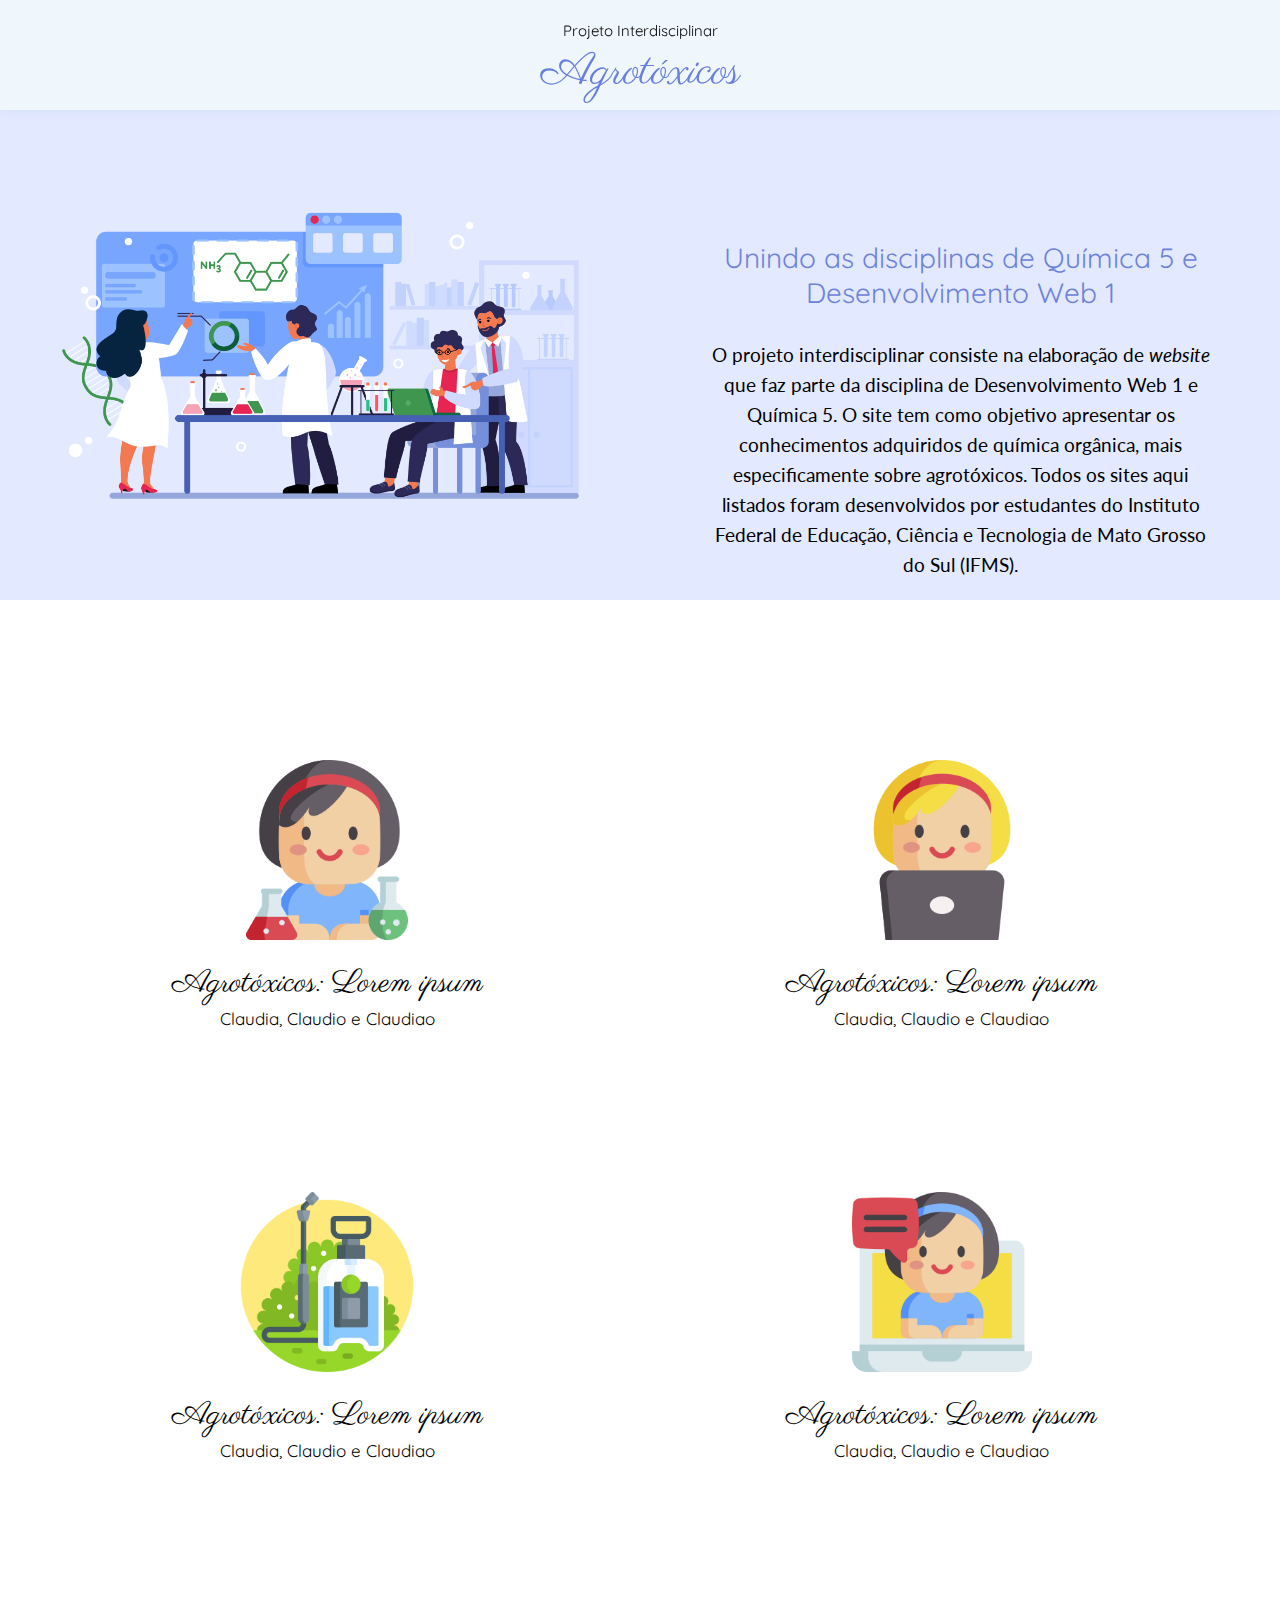
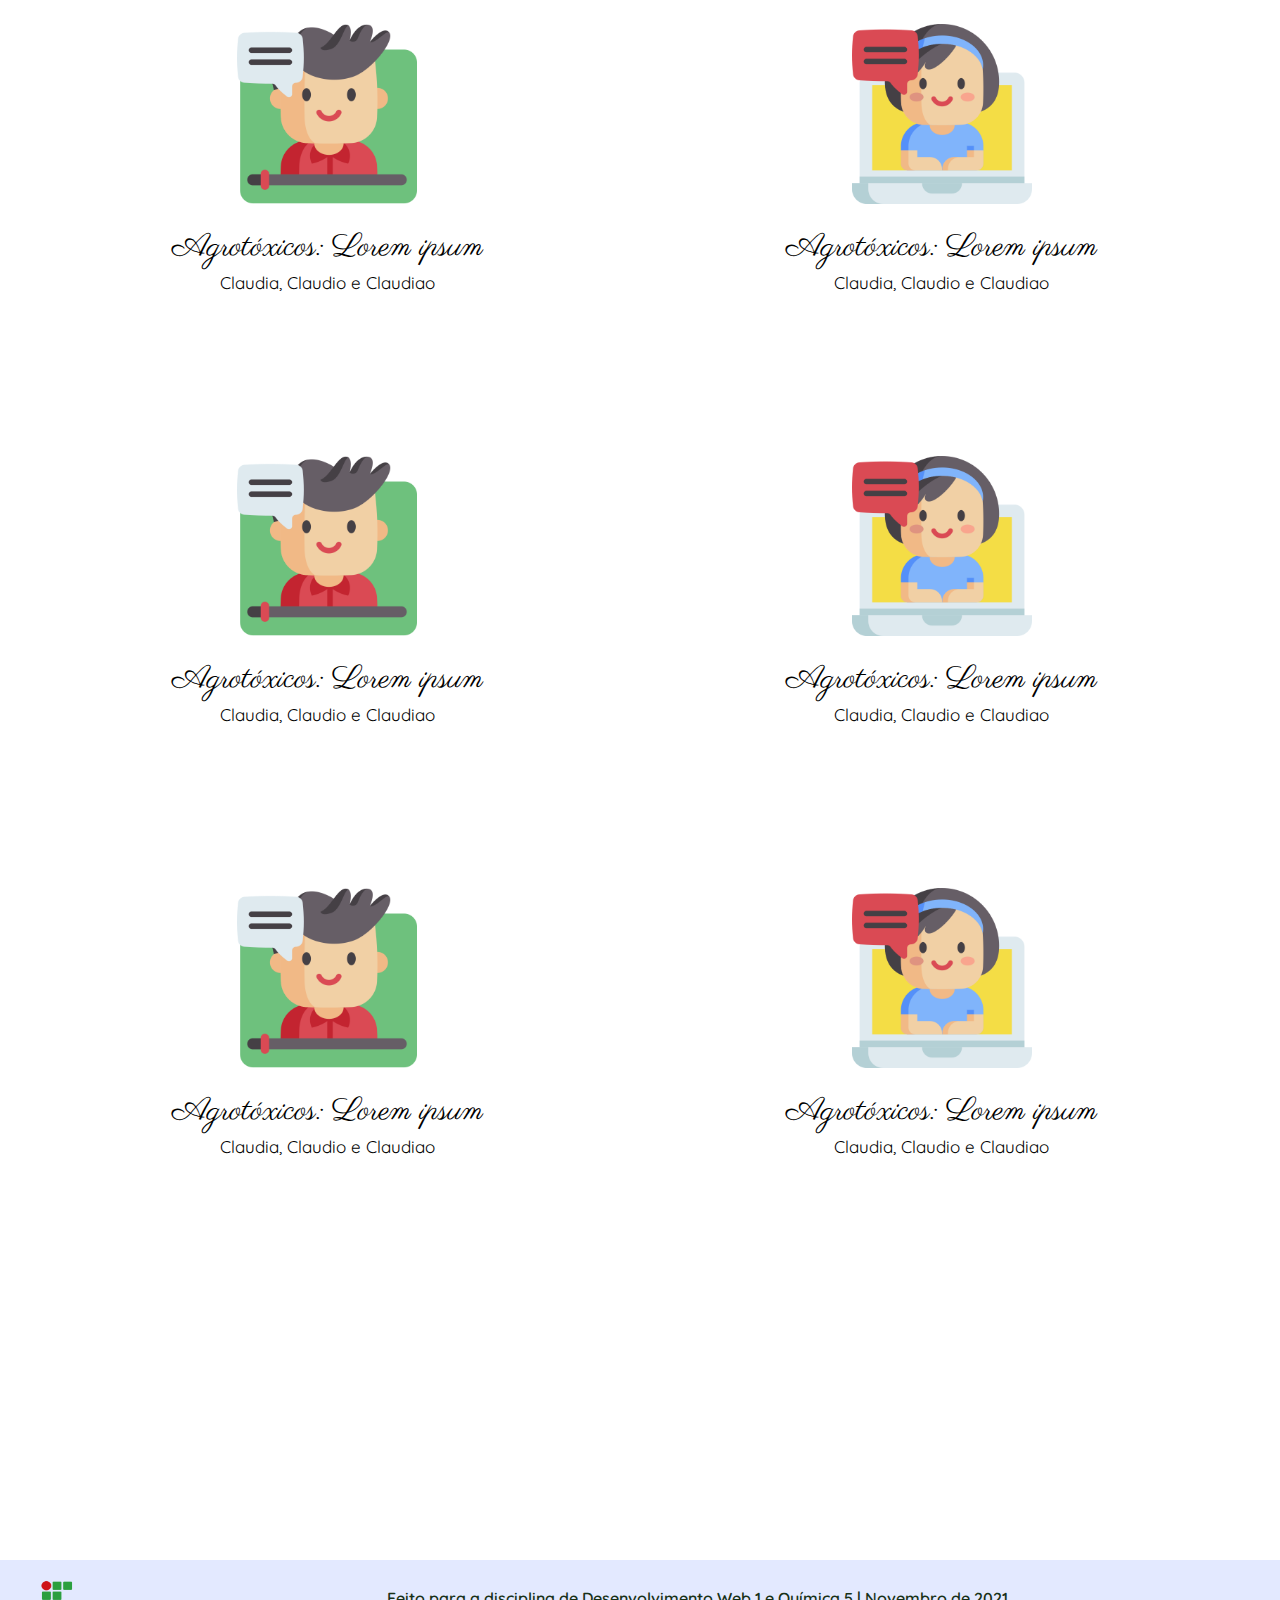
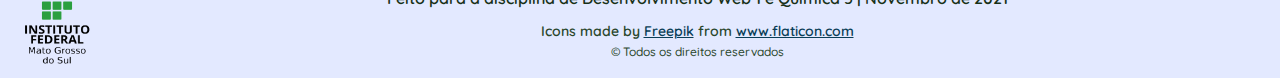
==== index.html @ 77f436d4 "Add files via upload" ====
<!DOCTYPE html>
<html lang="en">

<head>
    <meta charset="UTF-8">
    <meta http-equiv="X-UA-Compatible" content="IE=edge">
    <meta name="viewport" content="width=device-width, initial-scale=1.0">
    <link rel="icon" href="Imagens/icone.png">
    <link rel="stylesheet" href="reset.css">
    <link rel="stylesheet" href="index.css">
    <link href="https://fonts.googleapis.com/css2?family=Raleway:wght@300;800&display=swap" rel="stylesheet">
    <link href="https://fonts.googleapis.com/css2?family=Style+Script&display=swap" rel="stylesheet">
    <link
        href="https://fonts.googleapis.com/css2?family=Mukta:wght@300&family=Open+Sans+Condensed:wght@300&display=swap"
        rel="stylesheet">
    <link href="https://fonts.googleapis.com/css2?family=Quicksand:wght@300;400;500;600;700&display=swap"
        rel="stylesheet">
    <link href="https://fonts.googleapis.com/css2?family=Kaisei+HarunoUmi&display=swap" rel="stylesheet">
    <link href="https://fonts.googleapis.com/css2?family=Handlee&family=Parisienne&display=swap" rel="stylesheet">
    <link href="https://fonts.googleapis.com/css2?family=Patua+One&display=swap" rel="stylesheet">
    <link href="https://fonts.googleapis.com/css2?family=Satisfy&display=swap" rel="stylesheet">
    <link href="https://fonts.googleapis.com/css2?family=Lato:wght@100;300;400;700&display=swap" rel="stylesheet">
    <link href="https://fonts.googleapis.com/css2?family=Bad+Script&family=Handlee&family=Parisienne&display=swap"
        rel="stylesheet">
    <title>Projeto Interdisciplinar - Agrotóxicos</title>
</head>

<body>
    <header class="header__header">
        <div class="header__div">
            <h2 class="header__titulo">Projeto Interdisciplinar</h2>
            <h1>Agrotóxicos</h1>
        </div>
    </header>

    <section class="seçao__paragrafo">

        <div class="seçao__paragrafo--img">
            <img alt="" src="Imagens/seçao-paragrafo-img.jpg" class="seçao__paragrafo-img">
        </div>
        <div class="seçao__paragrafo--div">
            <h2 class="seçao__paragrafo--titulo">
                Unindo as disciplinas de Química 5 e Desenvolvimento Web 1
            </h2>

            <p class="paragrafo">O projeto interdisciplinar consiste na elaboração de <span
                    class="italico">website</span> que faz parte da disciplina de
                Desenvolvimento Web 1 e Química 5. O site tem como objetivo apresentar os conhecimentos adquiridos de
                química orgânica, mais especificamente sobre agrotóxicos. Todos os sites aqui listados foram
                desenvolvidos por estudantes do Instituto Federal de Educação, Ciência e Tecnologia de Mato Grosso do
                Sul (IFMS). </p>
        </div>

    </section>

    <main>

        <section class="seçao__conteudo">

            <div class="seçao__conteudo--linha">

                <div class="seçao__grupos">
                    <a href="">
                        <img alt="" src="Imagens/gp1.png" class="seçao__grupos--img">
                    </a>
                    <h3 class="seçao__grupos--nome">Agrotóxicos: Lorem ipsum </h3>
                    <h4 class="seçao__grupos--integrantes">Claudia, Claudio e Claudiao</h4>
                </div>

                <div class="seçao__grupos">
                    <a href="">
                        <img alt="" src="Imagens/gp2.png" class="seçao__grupos--img">
                    </a>
                    <h3 class="seçao__grupos--nome">Agrotóxicos: Lorem ipsum </h3>
                    <h4 class="seçao__grupos--integrantes">Claudia, Claudio e Claudiao</h4>
                </div>
            </div>

            <div class="seçao__conteudo--linha">

                <div class="seçao__grupos">
                    <a href="index.html" target="blank">
                        <img alt="" src="Imagens/icon.png" class="seçao__grupos--img">
                    </a>
                    <h3 class="seçao__grupos--nome">Agrotóxicos: Lorem ipsum </h3>
                    <h4 class="seçao__grupos--integrantes">Claudia, Claudio e Claudiao</h4>
                </div>

                <div class="seçao__grupos">
                    <a href="">
                        <img alt="" src="Imagens/gp6.png" class="seçao__grupos--img">
                    </a>
                    <h3 class="seçao__grupos--nome">Agrotóxicos: Lorem ipsum </h3>
                    <h4 class="seçao__grupos--integrantes">Claudia, Claudio e Claudiao</h4>
                </div>
            </div>

            <div class="seçao__conteudo--linha">

                <div class="seçao__grupos">
                    <a href="">
                        <img alt="" src="Imagens/gp5.png" class="seçao__grupos--img">
                    </a>
                    <h3 class="seçao__grupos--nome">Agrotóxicos: Lorem ipsum </h3>
                    <h4 class="seçao__grupos--integrantes">Claudia, Claudio e Claudiao</h4>
                </div>

                <div class="seçao__grupos">
                    <a href="">
                        <img alt="" src="Imagens/gp6.png" class="seçao__grupos--img">
                    </a>
                    <h3 class="seçao__grupos--nome">Agrotóxicos: Lorem ipsum </h3>
                    <h4 class="seçao__grupos--integrantes">Claudia, Claudio e Claudiao</h4>
                </div>
            </div>


            <div class="seçao__conteudo--linha">

                <div class="seçao__grupos">
                    <a href="">
                        <img alt="" src="Imagens/gp5.png" class="seçao__grupos--img">
                    </a>
                    <h3 class="seçao__grupos--nome">Agrotóxicos: Lorem ipsum </h3>
                    <h4 class="seçao__grupos--integrantes">Claudia, Claudio e Claudiao</h4>
                </div>

                <div class="seçao__grupos">
                    <a href="">
                        <img alt="" src="Imagens/gp6.png" class="seçao__grupos--img">
                    </a>
                    <h3 class="seçao__grupos--nome">Agrotóxicos: Lorem ipsum </h3>
                    <h4 class="seçao__grupos--integrantes">Claudia, Claudio e Claudiao</h4>
                </div>
            </div>


            <div class="seçao__conteudo--linha">

                <div class="seçao__grupos">
                    <a href="">
                        <img alt="" src="Imagens/gp5.png" class="seçao__grupos--img">
                    </a>
                    <h3 class="seçao__grupos--nome">Agrotóxicos: Lorem ipsum </h3>
                    <h4 class="seçao__grupos--integrantes">Claudia, Claudio e Claudiao</h4>
                </div>

                <div class="seçao__grupos">
                    <a href="">
                        <img alt="" src="Imagens/gp6.png" class="seçao__grupos--img">
                    </a>
                    <h3 class="seçao__grupos--nome">Agrotóxicos: Lorem ipsum </h3>
                    <h4 class="seçao__grupos--integrantes">Claudia, Claudio e Claudiao</h4>
                </div>
            </div>

        </section>

    </main>

    <footer>
        <a href="https://www.ifms.edu.br/" target="blank" class="links">
            <img src="Imagens/ifms-logo.png" alt="Logo IFMS" class="footer__logo">
        </a>
        <div class="footer__div">
            <p class="footer__creditos"> Feito para a disciplina de Desenvolvimento Web 1 e Química 5
                | Novembro de 2021 </br> </p>
            <p class="footer__creditos--freepik">Icons made by <a href="https://www.freepik.com" title="Freepik"
                    class="links">Freepik</a> from <a href="https://www.flaticon.com/" title="Flaticon"
                    class="links">www.flaticon.com</a></p>

            <p class="footer__creditos--copyright"> © Todos os direitos reservados</p>
        </div>
    </footer>

</body>

</html>
---- index.css ----
.header__header{
    background-color: #eff6fc;
    width: 100%;
    height: 110px;
    display: flex;
    margin: 0 auto;
    position: fixed;
    top:0;
    left: 0;
    box-shadow: 0px 0px 10px 0px #9bc6eb4b;
}

.header__div{
    width: 100%;
    display: flex;
    margin: auto;
    padding: 5px;
    align-items: center;
    flex-direction: column;
}

.header__icone{
    width: 80px;
    padding: 4px;
}

h1{
   font-size: 45px; 
   font-family: 'Parisienne', cursive; 
   padding: 2px;
   color: #6780dd;
}

.header__titulo{
    font-family: 'Quicksand', sans-serif;
    font-size: 15px;
    padding: 10px;
    font-weight: 400;
}

.seçao__paragrafo{
    background-color: #E3E9FF;
    width: 100%;
    height: 500px;
    margin-top: 100px;
    display: flex;
    align-content: center;
    justify-content: space-around;
}

.seçao__paragrafo--div{
    width: 42%;
    margin-top: 80px;
}

.seçao__paragrafo--img{
    margin-top: 80px;
}

.seçao__paragrafo--titulo{
    margin-top: 50px;
    font-size: 28px;
    font-family: 'Quicksand', sans-serif;
    margin-bottom: 10px;
    padding: 10px;
    text-align: center;
    color: #6d83db;
    line-height: 35px;
}

.paragrafo{
    font-family: 'Lato', sans-serif;
    font-size: 19px;
    font-weight: 400;
    padding: 10px;
    line-height: 30px;
    text-align: center;
}

.seçao__paragrafo-img{
    width: 540px;
}

.italico{
    font-style: italic;
}

/* ----------------- main -------------- */

.seçao__conteudo{
    margin: 20px;
    align-items: center;
    width: 96%;
    justify-content: space-around;
}

.seçao__conteudo--linha{
    display: flex;
    align-items: center;
    justify-content: space-between;
    margin-top: 140px;
}

.seçao__grupos{
    display: flex;
    flex-direction: column; 
    justify-content: center;
    margin: auto;
    align-items: center;
}

.seçao__grupos--img{
    width: 180px;
    padding: 20px;
}

.seçao__grupos--nome{
    text-align: center;
    font-family: 'Parisienne', cursive; 
    font-size: 32px;
    padding: 5px;
    font-weight: 500;
}

.seçao__grupos--integrantes{
    text-align: center;
    font-family: 'Quicksand', sans-serif;
    font-size: 17px;
    padding: 5px;
    font-weight: 400;
}

/* ------------------ Footer ------------ */

.links{
    color: #0a3e57;;
}

.links:hover{
    color: #0692d3;;
}


footer{
    padding-top: 10px;
    display: flex;
    margin-top: 400px;
    background-color: #E3E9FF;
    justify-content: center;
    align-items: center;
    width: 100%;
}

.footer__div{
    display: flex;
    flex-direction: column;
    margin: auto;
    justify-content: center;
}

.footer__logo{
    width: 94px;
    height: 85px;
    align-items: center;
    padding: 10px;
}

.footer__creditos{
    text-align: center;
    font-family: 'Quicksand', sans-serif;
    color:#183118;
    font-weight: 600;
}

.footer__creditos--copyright{
    font-size: 12px;
    padding-top: 8px;
    text-align: center;
    font-family: 'Quicksand', sans-serif;
    color:#29462b;
    font-weight: 500;
}

.footer__creditos--freepik{
    font-size: 14px;
    padding-top: 18px;
    text-align: center;
    font-family: 'Quicksand', sans-serif;
    color:#29462b;
    font-weight: 600;
}
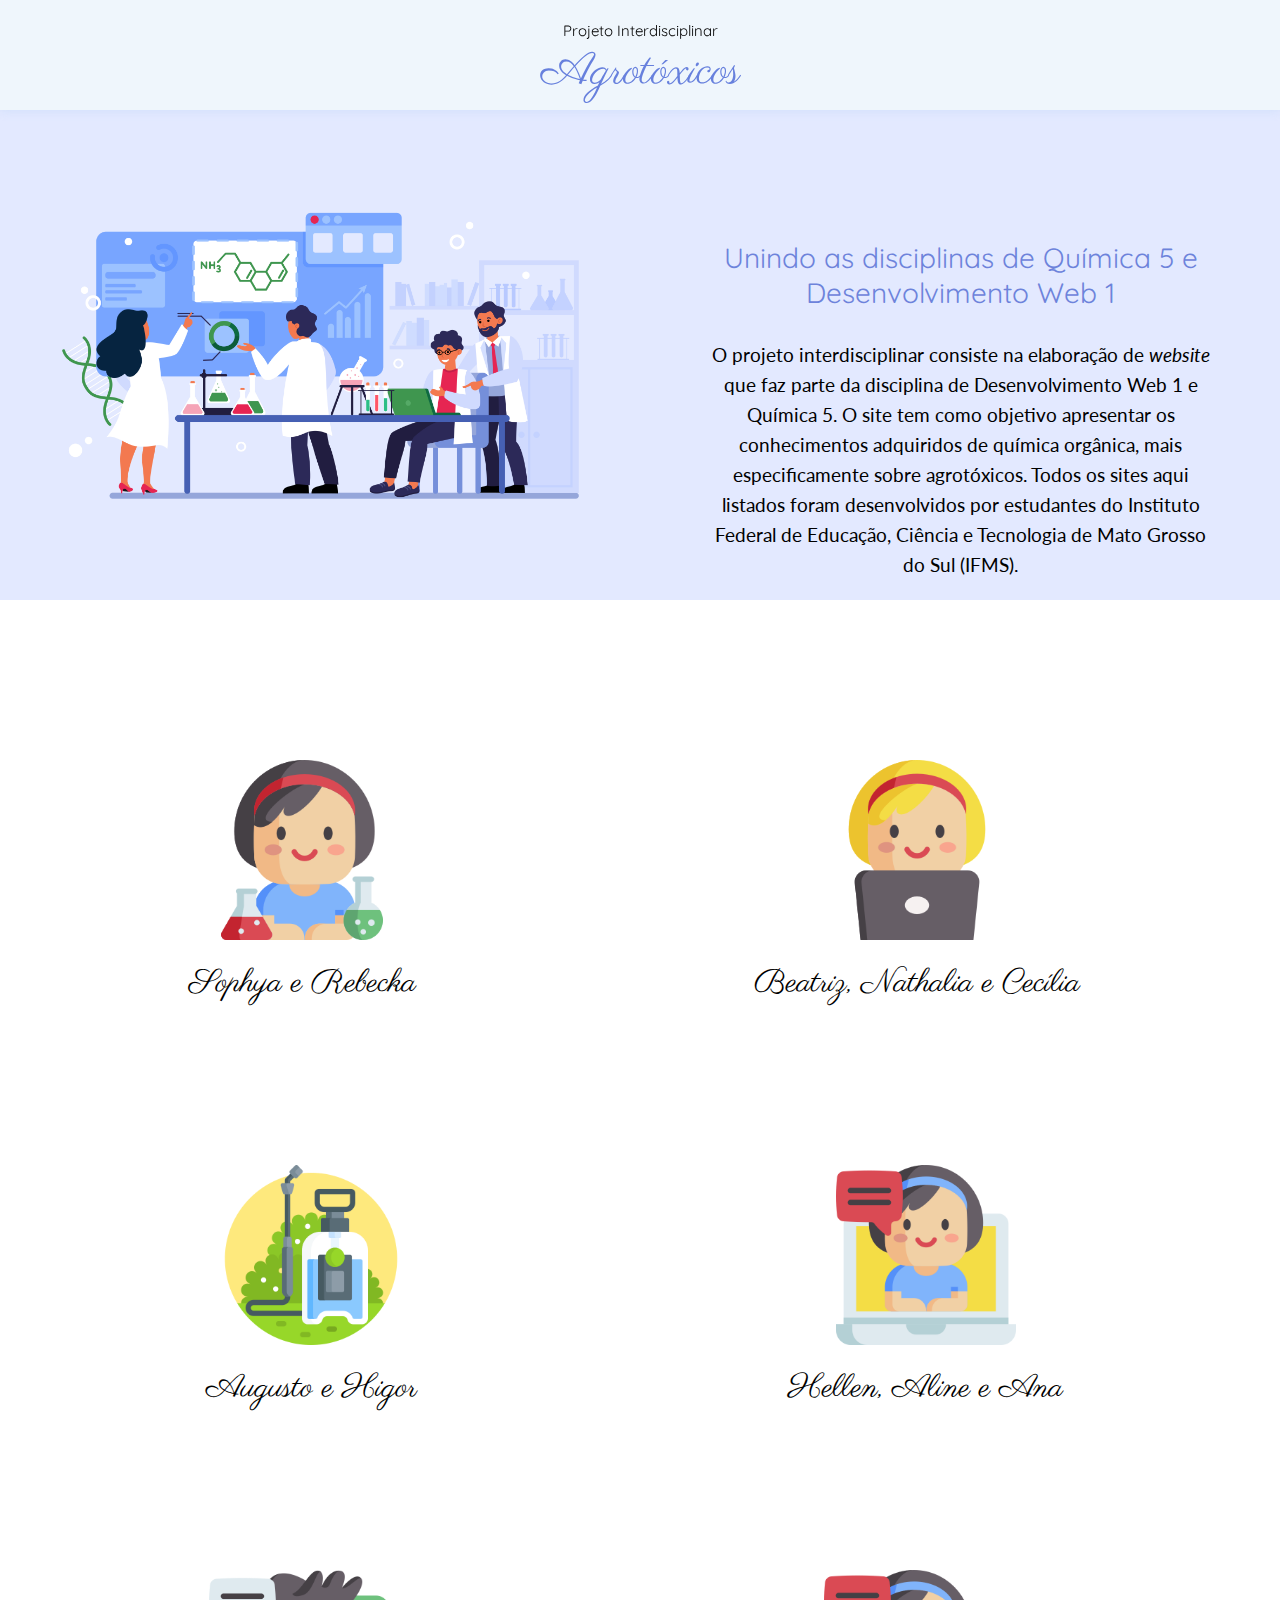
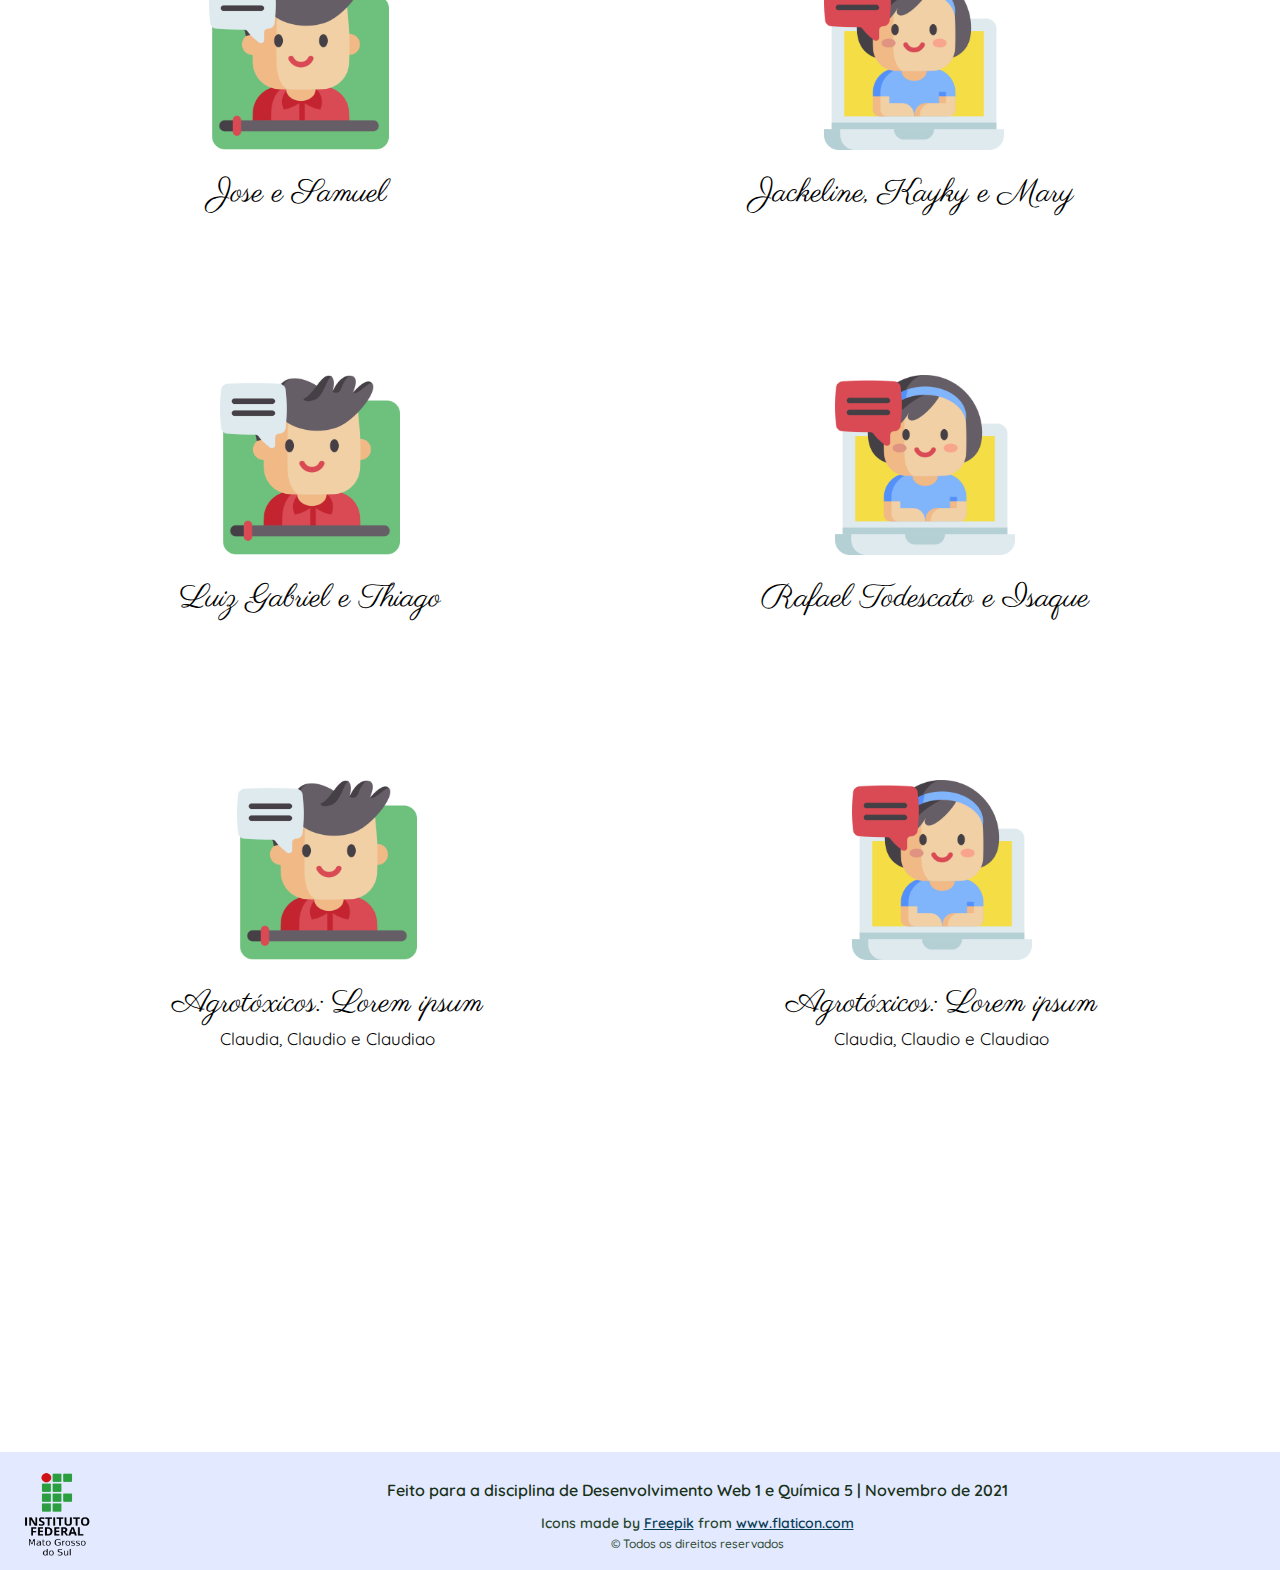
==== commit 46506517: "Add files via upload" ====
--- a/index.html
+++ b/index.html
@@ -7,7 +7,7 @@
     <meta name="viewport" content="width=device-width, initial-scale=1.0">
     <link rel="icon" href="Imagens/icone.png">
     <link rel="stylesheet" href="reset.css">
-    <link rel="stylesheet" href="index.css">
+    <link rel="stylesheet" href="paginainicial.css">
     <link href="https://fonts.googleapis.com/css2?family=Raleway:wght@300;800&display=swap" rel="stylesheet">
     <link href="https://fonts.googleapis.com/css2?family=Style+Script&display=swap" rel="stylesheet">
     <link
@@ -60,57 +60,57 @@
             <div class="seçao__conteudo--linha">
 
                 <div class="seçao__grupos">
-                    <a href="">
+                    <a href="https://ssophyas.github.io/agroquimicos/" target="blank">
                         <img alt="" src="Imagens/gp1.png" class="seçao__grupos--img">
                     </a>
-                    <h3 class="seçao__grupos--nome">Agrotóxicos: Lorem ipsum </h3>
-                    <h4 class="seçao__grupos--integrantes">Claudia, Claudio e Claudiao</h4>
+                    <h3 class="seçao__grupos--nome">Sophya e Rebecka</h3>
+                    <!-- <h4 class="seçao__grupos--integrantes">Claudia, Claudio e Claudiao</h4> -->
                 </div>
 
                 <div class="seçao__grupos">
-                    <a href="">
+                    <a href="https://beatriz-ikeda.github.io/agrotoxicos/index.html" target="blank">
                         <img alt="" src="Imagens/gp2.png" class="seçao__grupos--img">
                     </a>
-                    <h3 class="seçao__grupos--nome">Agrotóxicos: Lorem ipsum </h3>
-                    <h4 class="seçao__grupos--integrantes">Claudia, Claudio e Claudiao</h4>
+                    <h3 class="seçao__grupos--nome">Beatriz, Nathalia e Cecília</h3>
+                    <!-- <h4 class="seçao__grupos--integrantes">Claudia, Claudio e Claudiao</h4> -->
                 </div>
             </div>
 
             <div class="seçao__conteudo--linha">
 
                 <div class="seçao__grupos">
-                    <a href="index.html" target="blank">
+                    <a href="#">
                         <img alt="" src="Imagens/icon.png" class="seçao__grupos--img">
                     </a>
-                    <h3 class="seçao__grupos--nome">Agrotóxicos: Lorem ipsum </h3>
-                    <h4 class="seçao__grupos--integrantes">Claudia, Claudio e Claudiao</h4>
+                    <h3 class="seçao__grupos--nome">Augusto e Higor</h3>
+                    <!-- <h4 class="seçao__grupos--integrantes">Claudia, Claudio e Claudiao</h4> -->
                 </div>
 
                 <div class="seçao__grupos">
-                    <a href="">
+                    <a href="https://hellencristiny.github.io/Agrotoxicodw1/" target="blank">
                         <img alt="" src="Imagens/gp6.png" class="seçao__grupos--img">
                     </a>
-                    <h3 class="seçao__grupos--nome">Agrotóxicos: Lorem ipsum </h3>
-                    <h4 class="seçao__grupos--integrantes">Claudia, Claudio e Claudiao</h4>
+                    <h3 class="seçao__grupos--nome">Hellen, Aline e Ana</h3>
+                    <!-- <h4 class="seçao__grupos--integrantes">Claudia, Claudio e Claudiao</h4> -->
                 </div>
             </div>
 
             <div class="seçao__conteudo--linha">
 
                 <div class="seçao__grupos">
-                    <a href="">
+                    <a href="https://joseclima.github.io/dw/" target="blank">
                         <img alt="" src="Imagens/gp5.png" class="seçao__grupos--img">
                     </a>
-                    <h3 class="seçao__grupos--nome">Agrotóxicos: Lorem ipsum </h3>
-                    <h4 class="seçao__grupos--integrantes">Claudia, Claudio e Claudiao</h4>
+                    <h3 class="seçao__grupos--nome">Jose e Samuel</h3>
+                    <!-- <h4 class="seçao__grupos--integrantes">Claudia, Claudio e Claudiao</h4> -->
                 </div>
 
                 <div class="seçao__grupos">
-                    <a href="">
+                    <a href="https://kaykyte.github.io/agrotoxicodw1/"  target="blank">
                         <img alt="" src="Imagens/gp6.png" class="seçao__grupos--img">
                     </a>
-                    <h3 class="seçao__grupos--nome">Agrotóxicos: Lorem ipsum </h3>
-                    <h4 class="seçao__grupos--integrantes">Claudia, Claudio e Claudiao</h4>
+                    <h3 class="seçao__grupos--nome">Jackeline, Kayky e Mary</h3>
+                    <!-- <h4 class="seçao__grupos--integrantes">Claudia, Claudio e Claudiao</h4> -->
                 </div>
             </div>
 
@@ -118,19 +118,19 @@
             <div class="seçao__conteudo--linha">
 
                 <div class="seçao__grupos">
-                    <a href="">
+                    <a href="https://thiago456.github.io/ProjetoAgrotoxicos/" target="blank">
                         <img alt="" src="Imagens/gp5.png" class="seçao__grupos--img">
                     </a>
-                    <h3 class="seçao__grupos--nome">Agrotóxicos: Lorem ipsum </h3>
-                    <h4 class="seçao__grupos--integrantes">Claudia, Claudio e Claudiao</h4>
+                    <h3 class="seçao__grupos--nome">Luiz Gabriel e Thiago</h3>
+                    <!-- <h4 class="seçao__grupos--integrantes">Claudia, Claudio e Claudiao</h4> -->
                 </div>
 
                 <div class="seçao__grupos">
-                    <a href="">
+                    <a href="#">
                         <img alt="" src="Imagens/gp6.png" class="seçao__grupos--img">
                     </a>
-                    <h3 class="seçao__grupos--nome">Agrotóxicos: Lorem ipsum </h3>
-                    <h4 class="seçao__grupos--integrantes">Claudia, Claudio e Claudiao</h4>
+                    <h3 class="seçao__grupos--nome">Rafael Todescato e Isaque</h3>
+                    <!-- <h4 class="seçao__grupos--integrantes">Claudia, Claudio e Claudiao</h4> -->
                 </div>
             </div>
 
--- a/paginainicial.css
+++ b/paginainicial.css
@@ -0,0 +1,191 @@
+.header__header{
+    background-color: #eff6fc;
+    width: 100%;
+    height: 110px;
+    display: flex;
+    margin: 0 auto;
+    position: fixed;
+    top:0;
+    left: 0;
+    box-shadow: 0px 0px 10px 0px #9bc6eb4b;
+}
+
+.header__div{
+    width: 100%;
+    display: flex;
+    margin: auto;
+    padding: 5px;
+    align-items: center;
+    flex-direction: column;
+}
+
+.header__icone{
+    width: 80px;
+    padding: 4px;
+}
+
+h1{
+   font-size: 45px; 
+   font-family: 'Parisienne', cursive; 
+   padding: 2px;
+   color: #6780dd;
+}
+
+.header__titulo{
+    font-family: 'Quicksand', sans-serif;
+    font-size: 15px;
+    padding: 10px;
+    font-weight: 400;
+}
+
+.seçao__paragrafo{
+    background-color: #E3E9FF;
+    width: 100%;
+    height: 500px;
+    margin-top: 100px;
+    display: flex;
+    align-content: center;
+    justify-content: space-around;
+}
+
+.seçao__paragrafo--div{
+    width: 42%;
+    margin-top: 80px;
+}
+
+.seçao__paragrafo--img{
+    margin-top: 80px;
+}
+
+.seçao__paragrafo--titulo{
+    margin-top: 50px;
+    font-size: 28px;
+    font-family: 'Quicksand', sans-serif;
+    margin-bottom: 10px;
+    padding: 10px;
+    text-align: center;
+    color: #6d83db;
+    line-height: 35px;
+}
+
+.paragrafo{
+    font-family: 'Lato', sans-serif;
+    font-size: 19px;
+    font-weight: 400;
+    padding: 10px;
+    line-height: 30px;
+    text-align: center;
+}
+
+.seçao__paragrafo-img{
+    width: 540px;
+}
+
+.italico{
+    font-style: italic;
+}
+
+/* ----------------- main -------------- */
+
+.seçao__conteudo{
+    margin: 20px;
+    align-items: center;
+    width: 96%;
+    justify-content: space-around;
+}
+
+.seçao__conteudo--linha{
+    display: flex;
+    align-items: center;
+    justify-content: space-between;
+    margin-top: 140px;
+}
+
+.seçao__grupos{
+    display: flex;
+    flex-direction: column; 
+    justify-content: center;
+    margin: auto;
+    align-items: center;
+}
+
+.seçao__grupos--img{
+    width: 180px;
+    padding: 20px;
+}
+
+.seçao__grupos--nome{
+    text-align: center;
+    font-family: 'Parisienne', cursive; 
+    font-size: 32px;
+    padding: 5px;
+    font-weight: 500;
+}
+
+.seçao__grupos--integrantes{
+    text-align: center;
+    font-family: 'Quicksand', sans-serif;
+    font-size: 17px;
+    padding: 5px;
+    font-weight: 400;
+}
+
+/* ------------------ Footer ------------ */
+
+.links{
+    color: #0a3e57;;
+}
+
+.links:hover{
+    color: #0692d3;;
+}
+
+
+footer{
+    padding-top: 10px;
+    display: flex;
+    margin-top: 400px;
+    background-color: #E3E9FF;
+    justify-content: center;
+    align-items: center;
+    width: 100%;
+}
+
+.footer__div{
+    display: flex;
+    flex-direction: column;
+    margin: auto;
+    justify-content: center;
+}
+
+.footer__logo{
+    width: 94px;
+    height: 85px;
+    align-items: center;
+    padding: 10px;
+}
+
+.footer__creditos{
+    text-align: center;
+    font-family: 'Quicksand', sans-serif;
+    color:#183118;
+    font-weight: 600;
+}
+
+.footer__creditos--copyright{
+    font-size: 12px;
+    padding-top: 8px;
+    text-align: center;
+    font-family: 'Quicksand', sans-serif;
+    color:#29462b;
+    font-weight: 500;
+}
+
+.footer__creditos--freepik{
+    font-size: 14px;
+    padding-top: 18px;
+    text-align: center;
+    font-family: 'Quicksand', sans-serif;
+    color:#29462b;
+    font-weight: 600;
+}
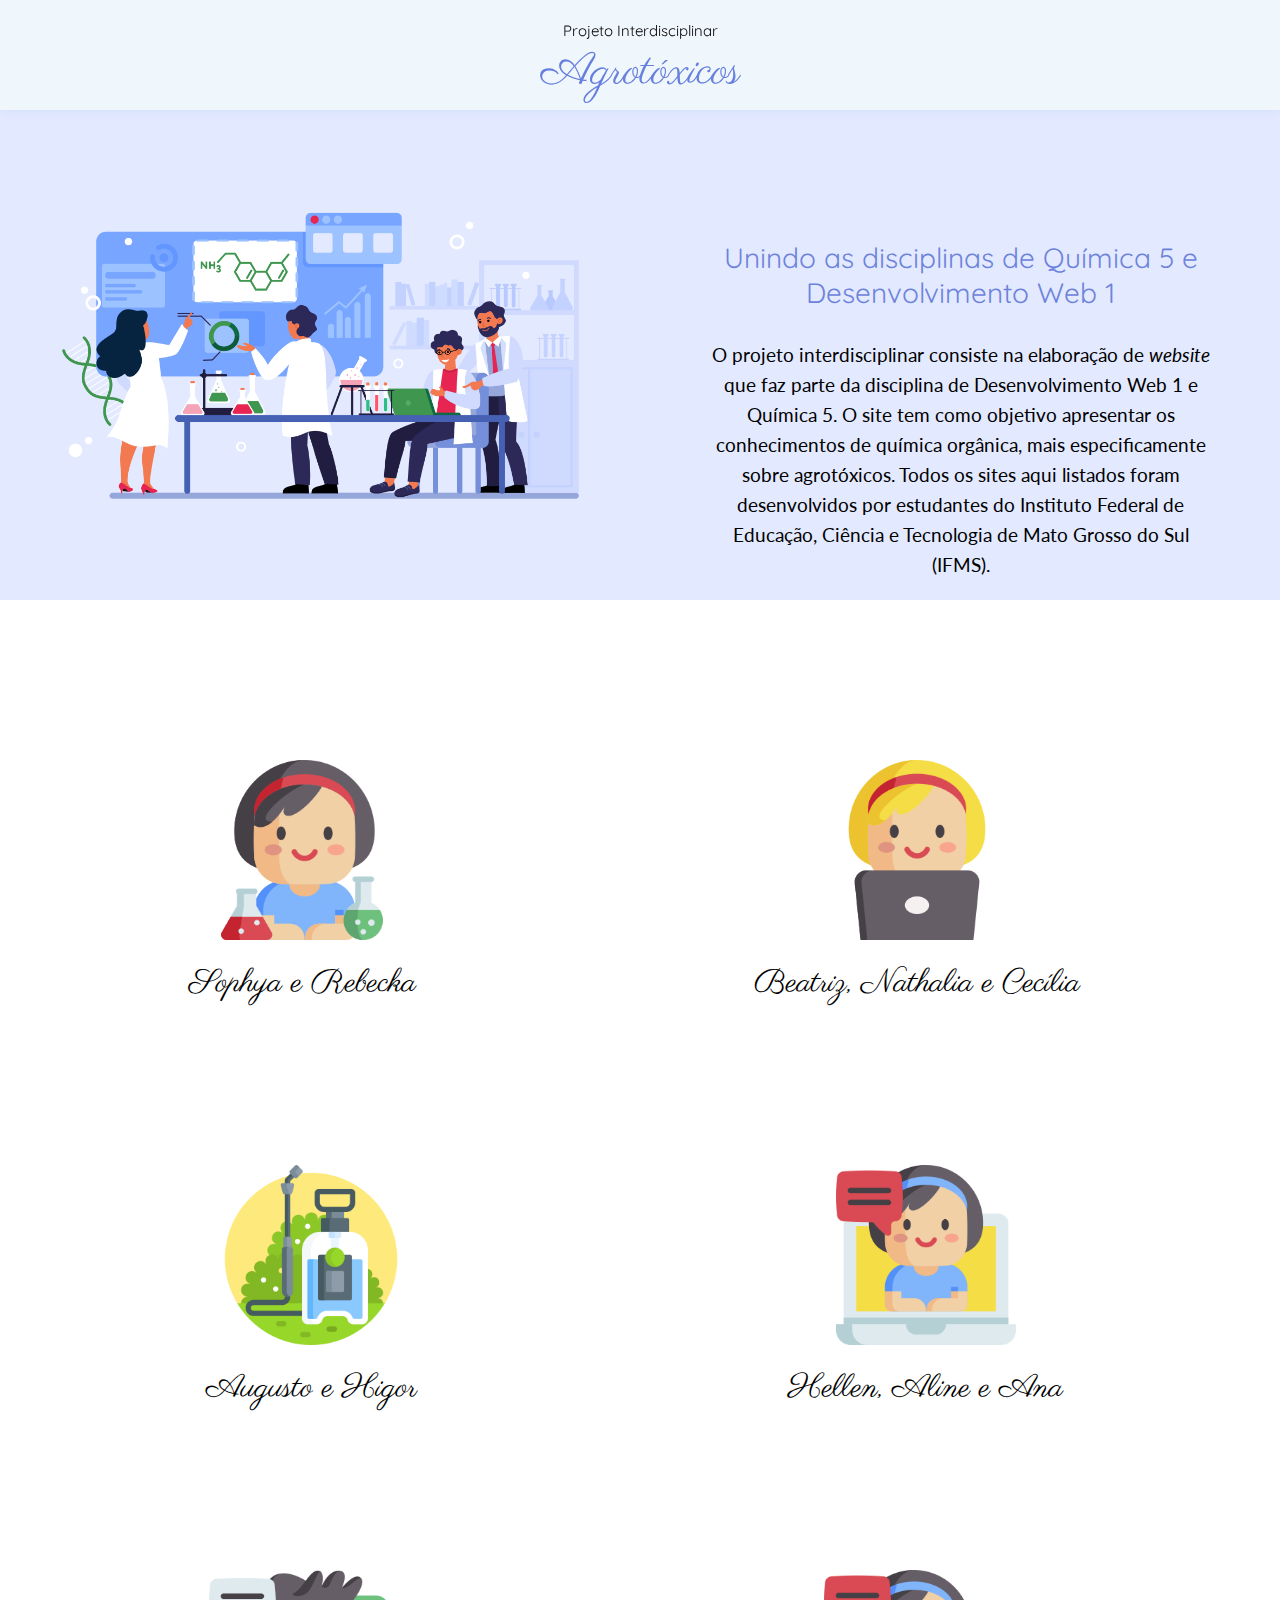
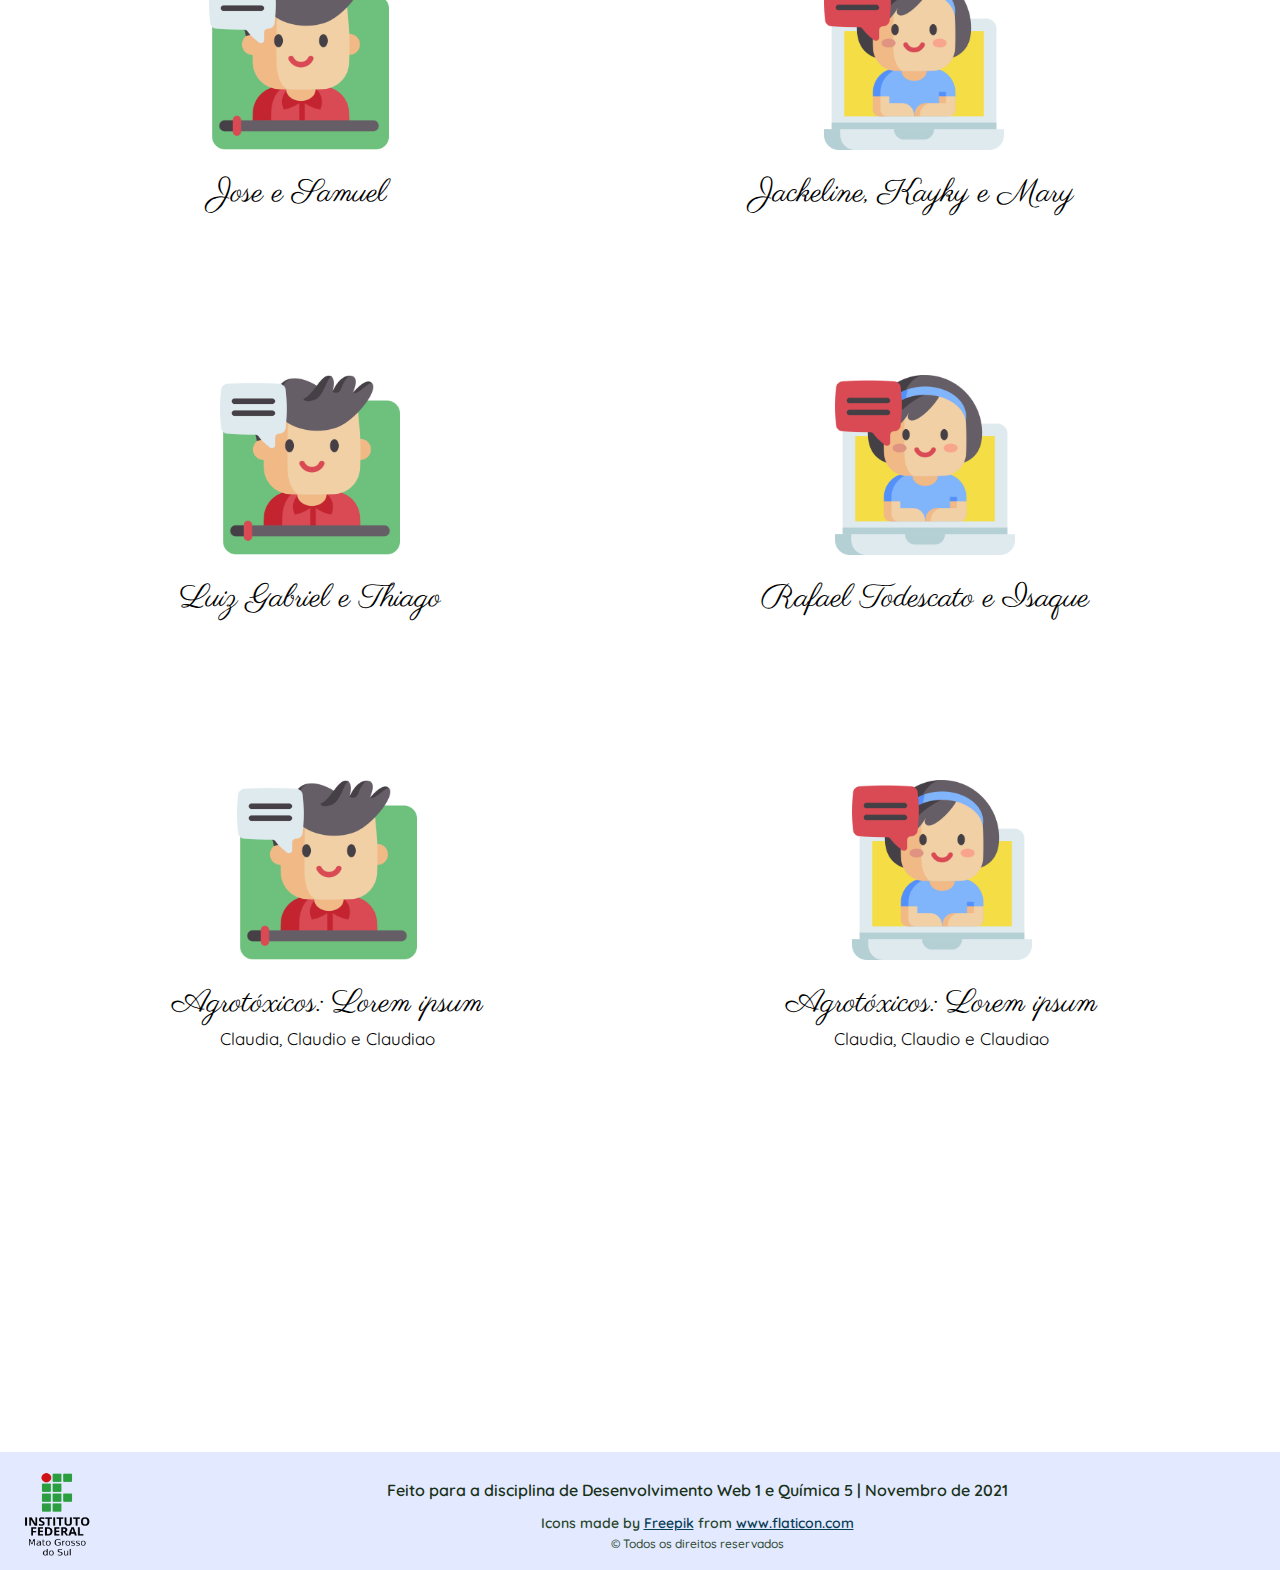
==== commit 5aac8fdf: "Update index.html" ====
--- a/index.html
+++ b/index.html
@@ -45,7 +45,7 @@
 
             <p class="paragrafo">O projeto interdisciplinar consiste na elaboração de <span
                     class="italico">website</span> que faz parte da disciplina de
-                Desenvolvimento Web 1 e Química 5. O site tem como objetivo apresentar os conhecimentos adquiridos de
+                Desenvolvimento Web 1 e Química 5. O site tem como objetivo apresentar os conhecimentos de
                 química orgânica, mais especificamente sobre agrotóxicos. Todos os sites aqui listados foram
                 desenvolvidos por estudantes do Instituto Federal de Educação, Ciência e Tecnologia de Mato Grosso do
                 Sul (IFMS). </p>
@@ -175,4 +175,4 @@
 
 </body>
 
-</html>+</html>
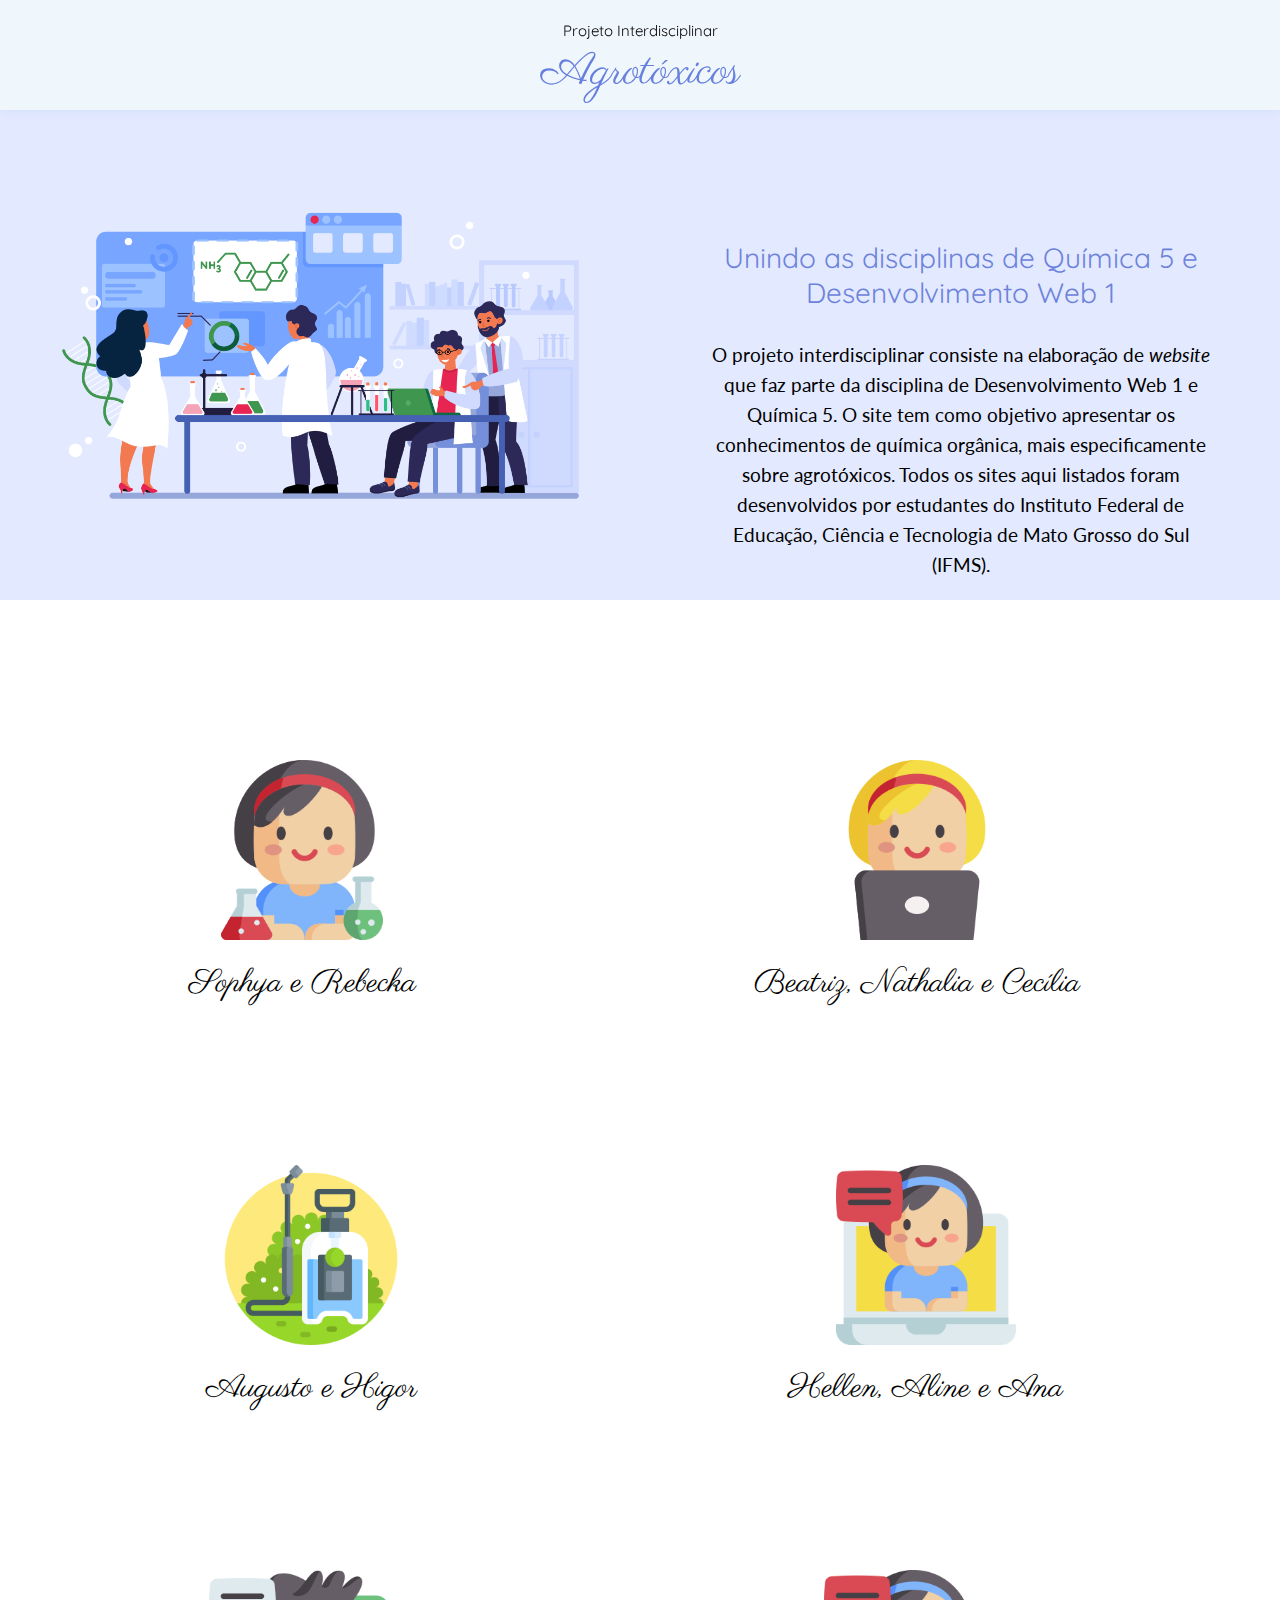
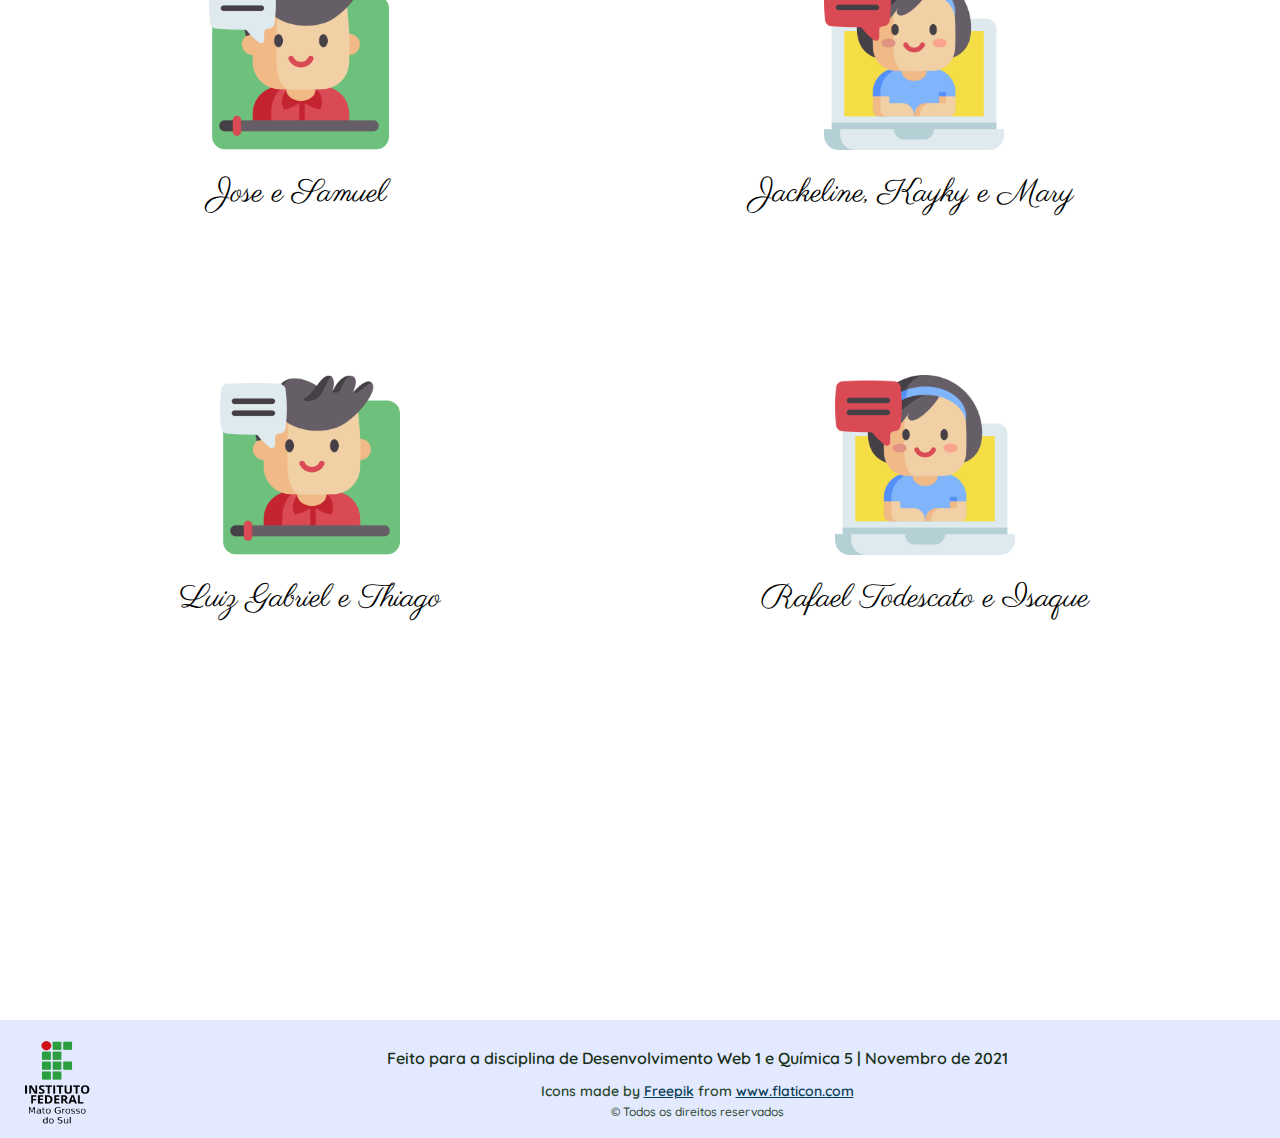
==== commit 633eb06b: "Update index.html" ====
--- a/index.html
+++ b/index.html
@@ -134,7 +134,7 @@
                 </div>
             </div>
 
-
+            <!--
             <div class="seçao__conteudo--linha">
 
                 <div class="seçao__grupos">
@@ -153,6 +153,7 @@
                     <h4 class="seçao__grupos--integrantes">Claudia, Claudio e Claudiao</h4>
                 </div>
             </div>
+            -->
 
         </section>
 
